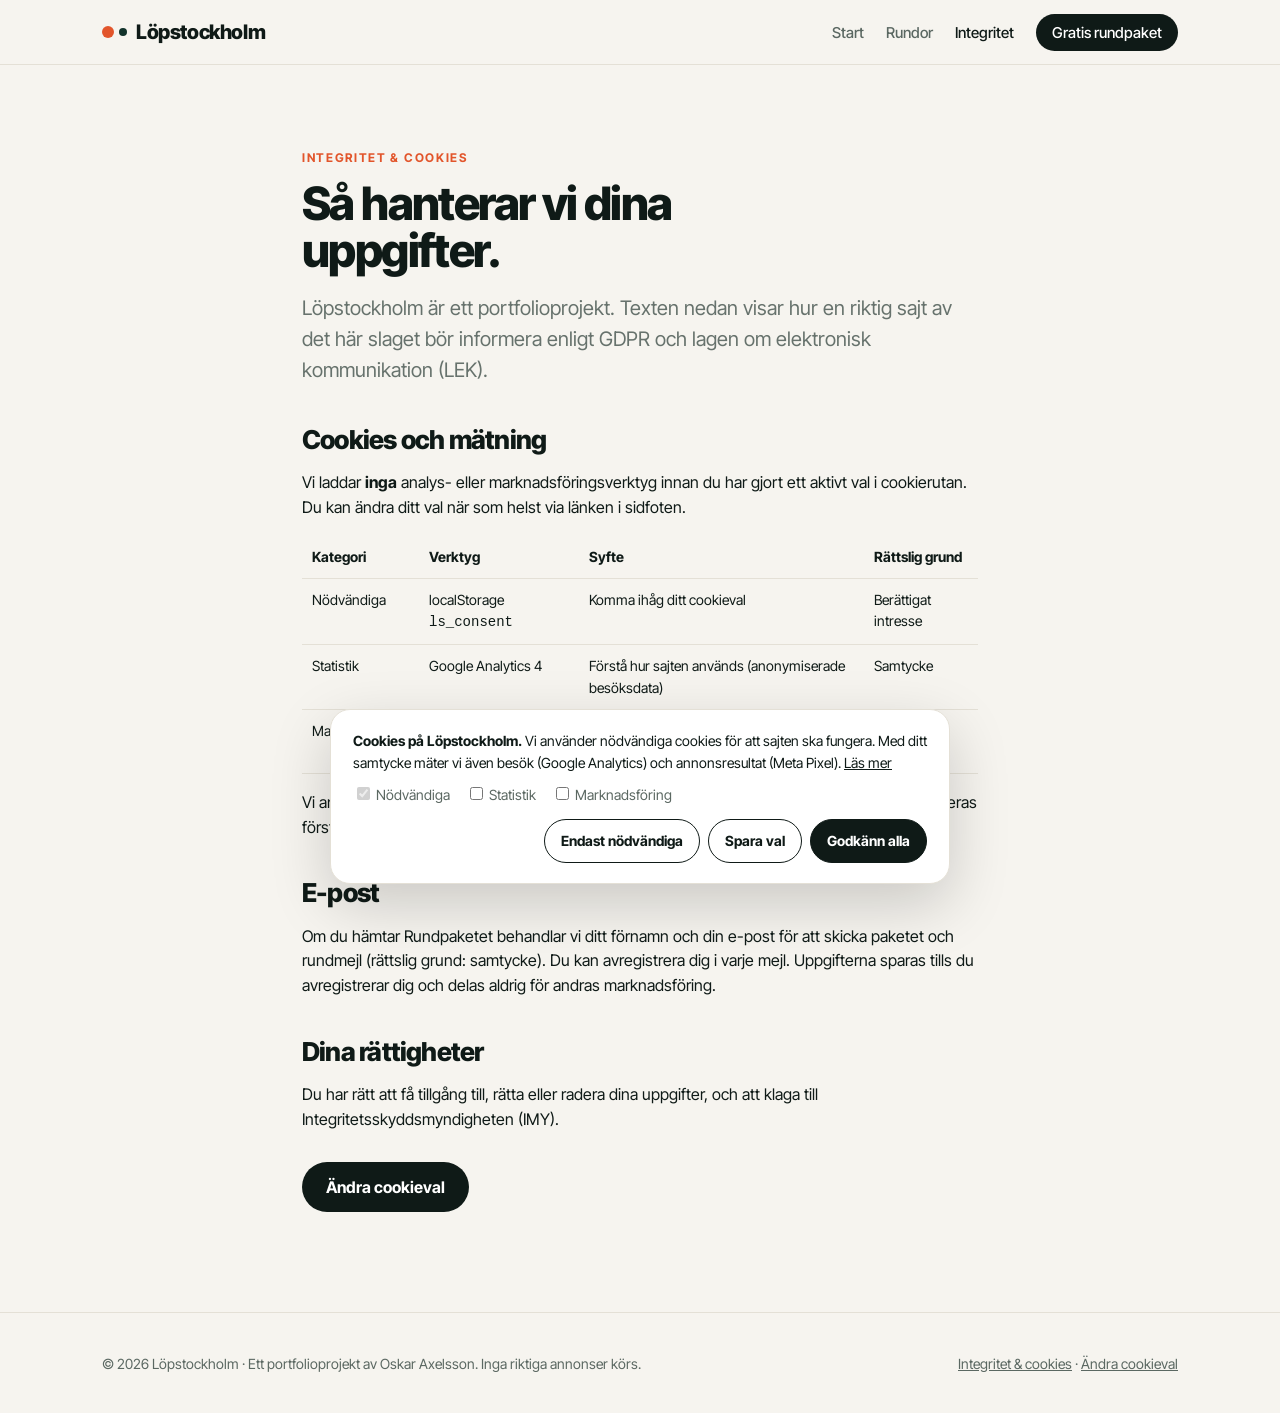
==== integritet.html @ 5cb09f3a "Löpstockholm: portfolio demo site with consent-gated GA4 + Meta Pixel" ====
<!doctype html><html lang="sv"><head><meta charset="utf-8">
<meta name="viewport" content="width=device-width,initial-scale=1">
<title>Integritet & cookies | Löpstockholm</title><meta name="description" content="Hur Löpstockholm hanterar cookies, samtycke, Google Analytics, Meta Pixel och personuppgifter enligt GDPR.">
<meta name="robots" content="index,follow"><link rel="canonical" href="https://oskaraxels.github.io/lopstockholm/integritet.html">
<meta property="og:type" content="website"><meta property="og:locale" content="sv_SE"><meta property="og:site_name" content="Löpstockholm">
<meta property="og:title" content="Integritet & cookies | Löpstockholm"><meta property="og:description" content="Hur Löpstockholm hanterar cookies, samtycke, Google Analytics, Meta Pixel och personuppgifter enligt GDPR."><meta property="og:image" content="https://oskaraxels.github.io/lopstockholm/assets/img/og.jpg">
<meta name="twitter:card" content="summary_large_image"><meta name="theme-color" content="#12332b">
<link rel="icon" href="data:image/svg+xml,%3Csvg xmlns='http://www.w3.org/2000/svg' viewBox='0 0 32 32'%3E%3Ccircle cx='12' cy='16' r='8' fill='%23e2552b'/%3E%3Ccircle cx='22' cy='16' r='6' fill='%2312332b'/%3E%3C/svg%3E">
<link rel="preload" href="assets/fonts/InterTight.ttf" as="font" type="font/ttf" crossorigin>
<link rel="stylesheet" href="styles.css">
<script src="js/config.js"></script><script src="js/tracking.js"></script>
</head><body>
<header class="site"><div class="wrap"><a class="logo" href="index.html"><i></i>Löpstockholm</a><nav><a href="index.html" class="">Start</a><a href="rundor.html" class="">Rundor</a><a href="integritet.html" class="on">Integritet</a><a class="btn-s" href="rundpaketet.html" data-track="cta_click" data-label="Hämta Rundpaketet" data-location="header">Gratis rundpaket</a></nav></div></header>
<main><section><div class="wrap prose"><div class="eyebrow">Integritet &amp; cookies</div><h1 style="font-size:46px">Så hanterar vi dina uppgifter.</h1>
<p class="lead" style="color:var(--muted)">Löpstockholm är ett portfolioprojekt. Texten nedan visar hur en riktig sajt av det här slaget bör informera enligt GDPR och lagen om elektronisk kommunikation (LEK).</p>
<h2>Cookies och mätning</h2><p>Vi laddar <strong>inga</strong> analys- eller marknadsföringsverktyg innan du har gjort ett aktivt val i cookierutan. Du kan ändra ditt val när som helst via länken i sidfoten.</p>
<table><tr><th>Kategori</th><th>Verktyg</th><th>Syfte</th><th>Rättslig grund</th></tr>
<tr><td>Nödvändiga</td><td>localStorage <code>ls_consent</code></td><td>Komma ihåg ditt cookieval</td><td>Berättigat intresse</td></tr>
<tr><td>Statistik</td><td>Google Analytics 4</td><td>Förstå hur sajten används (anonymiserade besöksdata)</td><td>Samtycke</td></tr>
<tr><td>Marknadsföring</td><td>Meta Pixel</td><td>Mäta annonsresultat och visa relevanta annonser</td><td>Samtycke</td></tr></table>
<p>Vi använder Google Consent Mode v2: alla lagringstyper är nekade som standard och uppdateras först när du godkänner.</p>
<h2>E-post</h2><p>Om du hämtar Rundpaketet behandlar vi ditt förnamn och din e-post för att skicka paketet och rundmejl (rättslig grund: samtycke). Du kan avregistrera dig i varje mejl. Uppgifterna sparas tills du avregistrerar dig och delas aldrig för andras marknadsföring.</p>
<h2>Dina rättigheter</h2><p>Du har rätt att få tillgång till, rätta eller radera dina uppgifter, och att klaga till Integritetsskyddsmyndigheten (IMY).</p>
<p style="margin-top:30px"><button class="btn dark" onclick="lsOpenConsent()">Ändra cookieval</button></p></div></section></main>
<footer class="site"><div class="wrap"><span>© 2026 Löpstockholm · Ett portfolioprojekt av Oskar Axelsson. Inga riktiga annonser körs.</span><span><a href="integritet.html">Integritet &amp; cookies</a> · <button onclick="lsOpenConsent()">Ändra cookieval</button></span></div></footer>
</body></html>
---- styles.css ----
@font-face{font-family:"Inter Tight";src:url(assets/fonts/InterTight.ttf) format("truetype");font-weight:100 900;font-display:swap}
:root{--ink:#0f1a17;--muted:#5b6862;--bg:#f6f4ef;--card:#fff;--line:#e4e0d6;--accent:#e2552b;--deep:#12332b;--soft:#e9efe9;--r:18px}
*{box-sizing:border-box}html{scroll-behavior:smooth}
body{margin:0;font-family:"Inter Tight",system-ui,-apple-system,Segoe UI,sans-serif;color:var(--ink);background:var(--bg);line-height:1.55;-webkit-font-smoothing:antialiased}
img{max-width:100%;display:block}a{color:inherit}
.wrap{max-width:1120px;margin:0 auto;padding:0 22px}
header.site{position:sticky;top:0;z-index:20;background:rgba(246,244,239,.86);backdrop-filter:blur(10px);border-bottom:1px solid var(--line)}
header.site .wrap{display:flex;align-items:center;justify-content:space-between;height:64px}
.logo{font-weight:800;letter-spacing:-.02em;font-size:20px;text-decoration:none;display:flex;gap:8px;align-items:center}
.logo i{width:12px;height:12px;border-radius:50%;background:var(--accent);display:inline-block;box-shadow:15px 0 0 -2px var(--deep);margin-right:14px}
nav a{text-decoration:none;margin-left:22px;font-size:15px;color:var(--muted);font-weight:500}nav a:hover,nav a.on{color:var(--ink)}
nav a.btn-s{background:var(--ink);color:#fff;padding:9px 16px;border-radius:99px}
@media(max-width:640px){nav a:not(.btn-s){display:none}}
.btn{display:inline-flex;align-items:center;gap:10px;background:var(--accent);color:#fff;text-decoration:none;font-weight:700;padding:15px 24px;border-radius:99px;border:0;font-size:16px;cursor:pointer;font-family:inherit;transition:transform .15s}
.btn:hover{transform:translateY(-1px)}.btn.dark{background:var(--ink)}.btn.line{background:transparent;color:var(--ink);border:1.5px solid var(--ink)}
.hero{position:relative;min-height:78vh;display:flex;align-items:flex-end;color:#fff;overflow:hidden}
.hero picture,.hero img{position:absolute;inset:0;width:100%;height:100%;object-fit:cover}
.hero:after{content:"";position:absolute;inset:0;background:linear-gradient(90deg,rgba(10,20,17,.55),rgba(10,20,17,0) 65%),linear-gradient(180deg,rgba(10,20,17,0) 40%,rgba(10,20,17,.6))}
.hero .wrap{position:relative;z-index:2;padding-bottom:64px;width:100%}
.eyebrow{text-transform:uppercase;letter-spacing:.14em;font-size:12px;font-weight:700;color:var(--accent)}
.hero .eyebrow{color:#fff;opacity:.9}
h1{font-size:clamp(40px,6.4vw,78px);line-height:1.02;letter-spacing:-.035em;margin:12px 0 18px;font-weight:800;max-width:14ch}
h2{font-size:clamp(28px,3.6vw,44px);letter-spacing:-.03em;line-height:1.08;margin:8px 0 14px;font-weight:800}
h3{font-size:21px;letter-spacing:-.015em;margin:0 0 6px}
.lead{font-size:clamp(17px,1.6vw,20px);max-width:56ch;opacity:.92}
section{padding:84px 0}
.grid3{display:grid;grid-template-columns:repeat(3,1fr);gap:22px}@media(max-width:860px){.grid3{grid-template-columns:1fr}}
.card{background:var(--card);border:1px solid var(--line);border-radius:var(--r);overflow:hidden;text-decoration:none;display:flex;flex-direction:column}
.card img{aspect-ratio:4/3;object-fit:cover;width:100%}.card .b{padding:20px 22px 24px}
.meta{display:flex;gap:8px;flex-wrap:wrap;margin:10px 0}.pill{font-size:13px;background:var(--soft);color:var(--deep);padding:4px 10px;border-radius:99px;font-weight:600}
.stats{display:grid;grid-template-columns:repeat(3,1fr);gap:1px;background:var(--line);border-radius:var(--r);overflow:hidden;border:1px solid var(--line)}
.stats div{background:#fff;padding:26px}.stats b{font-size:34px;letter-spacing:-.03em;display:block}.stats span{color:var(--muted);font-size:14px}
@media(max-width:640px){.stats{grid-template-columns:1fr}}
.split{display:grid;grid-template-columns:1.05fr 1fr;gap:56px;align-items:center}@media(max-width:860px){.split{grid-template-columns:1fr;gap:30px}}
.split img{border-radius:var(--r);aspect-ratio:1;object-fit:cover}
ul.check{list-style:none;padding:0;margin:18px 0}ul.check li{padding:8px 0 8px 32px;position:relative;border-bottom:1px solid var(--line)}
ul.check li:before{content:"";position:absolute;left:0;top:13px;width:18px;height:18px;border-radius:50%;background:var(--deep) url("data:image/svg+xml,%3Csvg xmlns='http://www.w3.org/2000/svg' viewBox='0 0 20 20'%3E%3Cpath d='M5 10.5l3 3 7-7' stroke='white' stroke-width='2.4' fill='none'/%3E%3C/svg%3E") center/12px no-repeat}
.band{background:var(--deep);color:#fff;border-radius:28px;padding:56px}.band p{opacity:.85}
form.signup{background:#fff;color:var(--ink);border-radius:var(--r);padding:28px;border:1px solid var(--line)}
form.signup label{display:block;font-weight:600;font-size:14px;margin:12px 0 6px}
form.signup input[type=text],form.signup input[type=email],form.signup select{width:100%;padding:14px 16px;border:1.5px solid var(--line);border-radius:12px;font:inherit;background:#fbfaf7}
form.signup input:focus,form.signup select:focus{outline:none;border-color:var(--deep)}
form.signup .gdpr{display:flex;gap:10px;font-size:13px;color:var(--muted);margin:14px 0 18px;font-weight:400}
form.signup .btn{width:100%;justify-content:center}.err{color:#b3261e;font-size:14px;margin-top:8px;min-height:1em}
.route{display:grid;grid-template-columns:1fr 1fr;gap:40px;align-items:center;padding:46px 0;border-top:1px solid var(--line)}
.route:nth-of-type(even) .media{order:2}@media(max-width:860px){.route{grid-template-columns:1fr}.route:nth-of-type(even) .media{order:0}}
.route .media{position:relative}.route .media img{border-radius:var(--r);aspect-ratio:4/3;object-fit:cover;width:100%}
.route svg{position:absolute;right:14px;bottom:14px;width:150px;height:auto;background:rgba(255,255,255,.92);border-radius:14px;padding:10px}
.facts{display:grid;grid-template-columns:repeat(3,1fr);gap:10px;margin:16px 0}.facts div{background:#fff;border:1px solid var(--line);border-radius:12px;padding:12px}.facts b{display:block;font-size:20px}.facts span{font-size:12px;color:var(--muted)}
.note{font-size:13px;color:var(--muted)}
footer.site{border-top:1px solid var(--line);padding:40px 0;font-size:14px;color:var(--muted)}footer.site .wrap{display:flex;justify-content:space-between;flex-wrap:wrap;gap:12px}
footer.site button{background:none;border:0;color:inherit;text-decoration:underline;cursor:pointer;font:inherit;padding:0}
.prose{max-width:720px}.prose h2{font-size:26px;margin-top:40px}.prose table{border-collapse:collapse;width:100%;font-size:14px}.prose td,.prose th{border-bottom:1px solid var(--line);padding:10px;text-align:left;vertical-align:top}
#ls-consent{position:fixed;left:16px;right:16px;bottom:16px;z-index:50;max-width:620px;margin:0 auto;background:#fff;border:1px solid var(--line);border-radius:20px;padding:20px 22px;box-shadow:0 20px 60px rgba(0,0,0,.18);font-size:14px}
#ls-consent p{margin:0 0 10px}#ls-consent .opts{display:flex;gap:16px;flex-wrap:wrap;margin-bottom:14px;color:var(--muted)}
#ls-consent .btns{display:flex;gap:8px;flex-wrap:wrap;justify-content:flex-end}
#ls-consent button{font:inherit;font-weight:700;border-radius:99px;padding:10px 16px;border:1.5px solid var(--ink);background:var(--ink);color:#fff;cursor:pointer}
#ls-consent button.ghost{background:#fff;color:var(--ink)}
#ls-debug{position:fixed;right:12px;top:76px;z-index:60;width:340px;max-height:70vh;overflow:auto;background:#0f1a17;color:#d9f2e6;border-radius:14px;font:12px/1.4 ui-monospace,Menlo,monospace;box-shadow:0 10px 40px rgba(0,0,0,.3)}
#ls-debug .h{padding:10px 12px;background:#e2552b;color:#fff;font-weight:700;position:sticky;top:0}
#ls-debug ol{margin:0;padding:6px 12px 10px 30px}#ls-debug li{padding:6px 0;border-bottom:1px solid #22332e}#ls-debug b{color:#fff}#ls-debug span{color:#8fd3b0;margin-left:6px}
#ls-debug code{display:block;color:#a9bdb4;word-break:break-all;margin-top:2px}
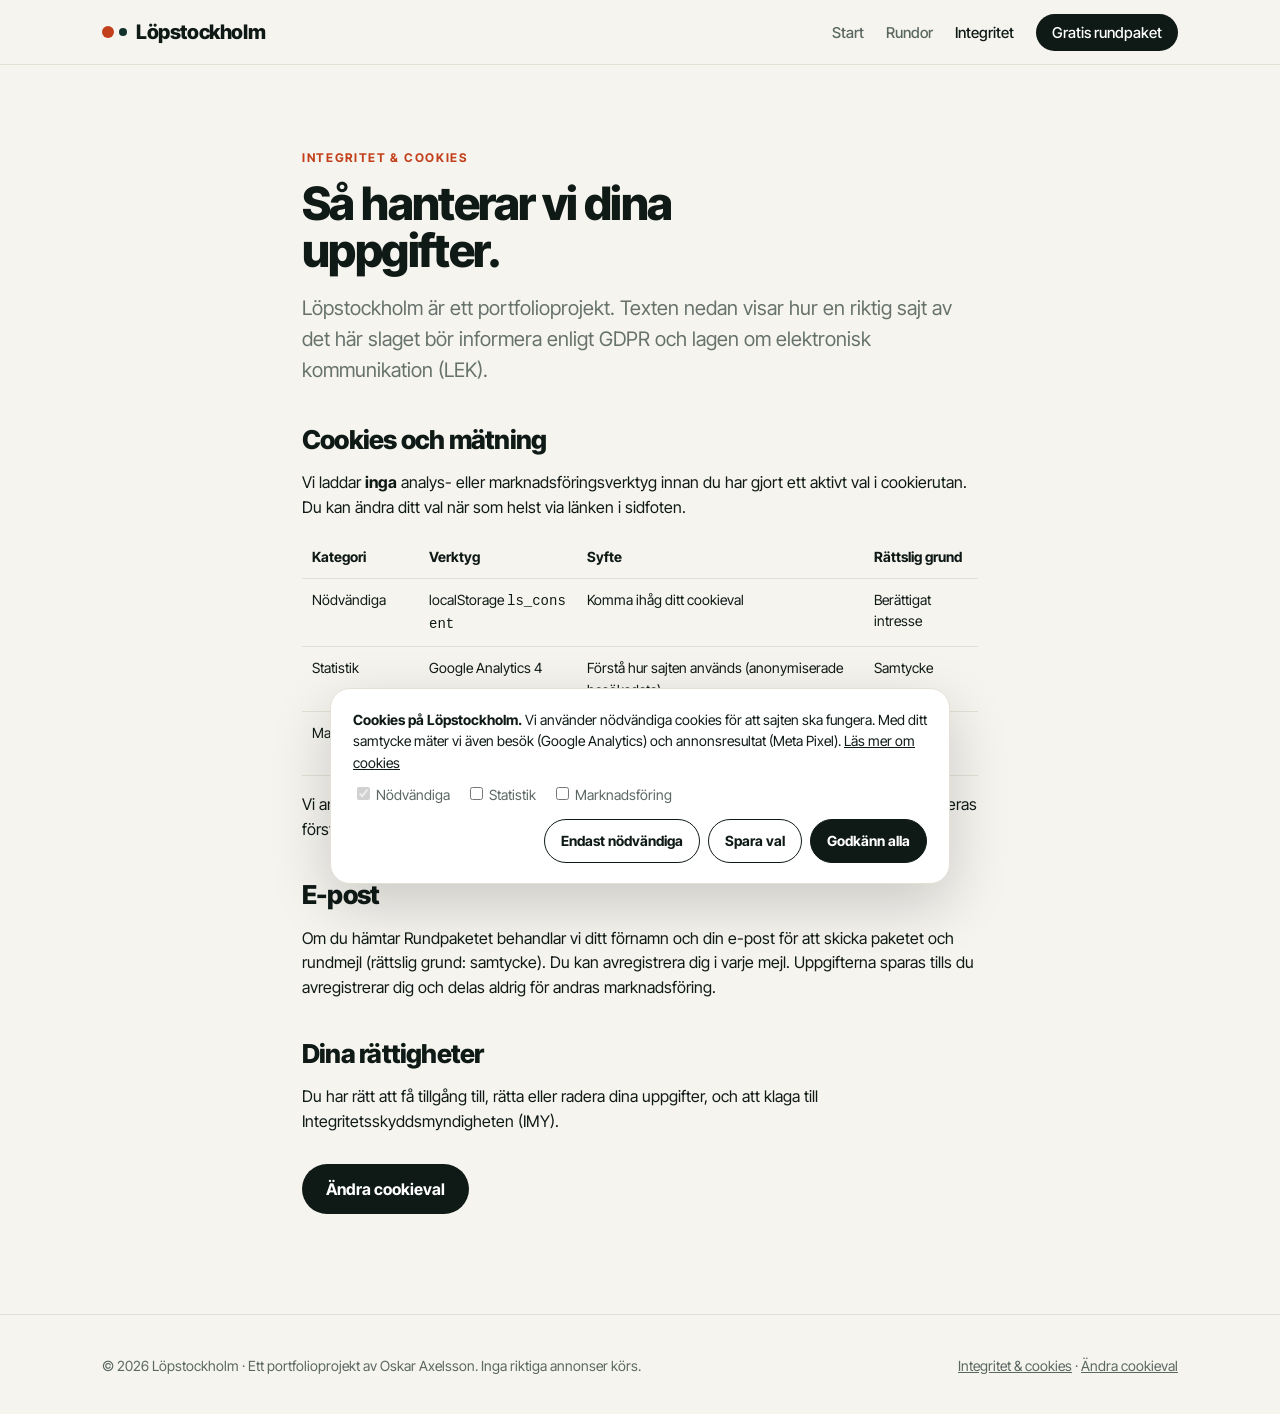
==== commit 2da5c29b: "Fix mobile overflow on privacy page" ====
--- a/integritet.html
+++ b/integritet.html
@@ -14,10 +14,10 @@
 <main><section><div class="wrap prose"><div class="eyebrow">Integritet &amp; cookies</div><h1 style="font-size:46px">Så hanterar vi dina uppgifter.</h1>
 <p class="lead" style="color:var(--muted)">Löpstockholm är ett portfolioprojekt. Texten nedan visar hur en riktig sajt av det här slaget bör informera enligt GDPR och lagen om elektronisk kommunikation (LEK).</p>
 <h2>Cookies och mätning</h2><p>Vi laddar <strong>inga</strong> analys- eller marknadsföringsverktyg innan du har gjort ett aktivt val i cookierutan. Du kan ändra ditt val när som helst via länken i sidfoten.</p>
-<table><tr><th>Kategori</th><th>Verktyg</th><th>Syfte</th><th>Rättslig grund</th></tr>
+<div style="overflow-x:auto"><table><tr><th>Kategori</th><th>Verktyg</th><th>Syfte</th><th>Rättslig grund</th></tr>
 <tr><td>Nödvändiga</td><td>localStorage <code>ls_consent</code></td><td>Komma ihåg ditt cookieval</td><td>Berättigat intresse</td></tr>
 <tr><td>Statistik</td><td>Google Analytics 4</td><td>Förstå hur sajten används (anonymiserade besöksdata)</td><td>Samtycke</td></tr>
-<tr><td>Marknadsföring</td><td>Meta Pixel</td><td>Mäta annonsresultat och visa relevanta annonser</td><td>Samtycke</td></tr></table>
+<tr><td>Marknadsföring</td><td>Meta Pixel</td><td>Mäta annonsresultat och visa relevanta annonser</td><td>Samtycke</td></tr></table></div>
 <p>Vi använder Google Consent Mode v2: alla lagringstyper är nekade som standard och uppdateras först när du godkänner.</p>
 <h2>E-post</h2><p>Om du hämtar Rundpaketet behandlar vi ditt förnamn och din e-post för att skicka paketet och rundmejl (rättslig grund: samtycke). Du kan avregistrera dig i varje mejl. Uppgifterna sparas tills du avregistrerar dig och delas aldrig för andras marknadsföring.</p>
 <h2>Dina rättigheter</h2><p>Du har rätt att få tillgång till, rätta eller radera dina uppgifter, och att klaga till Integritetsskyddsmyndigheten (IMY).</p>
--- a/styles.css
+++ b/styles.css
@@ -1,5 +1,5 @@
 @font-face{font-family:"Inter Tight";src:url(assets/fonts/InterTight.ttf) format("truetype");font-weight:100 900;font-display:swap}
-:root{--ink:#0f1a17;--muted:#5b6862;--bg:#f6f4ef;--card:#fff;--line:#e4e0d6;--accent:#e2552b;--deep:#12332b;--soft:#e9efe9;--r:18px}
+:root{--ink:#0f1a17;--muted:#5b6862;--bg:#f6f4ef;--card:#fff;--line:#e4e0d6;--accent:#c2401b;--deep:#12332b;--soft:#e9efe9;--r:18px}
 *{box-sizing:border-box}html{scroll-behavior:smooth}
 body{margin:0;font-family:"Inter Tight",system-ui,-apple-system,Segoe UI,sans-serif;color:var(--ink);background:var(--bg);line-height:1.55;-webkit-font-smoothing:antialiased}
 img{max-width:100%;display:block}a{color:inherit}
@@ -60,3 +60,4 @@
 #ls-debug .h{padding:10px 12px;background:#e2552b;color:#fff;font-weight:700;position:sticky;top:0}
 #ls-debug ol{margin:0;padding:6px 12px 10px 30px}#ls-debug li{padding:6px 0;border-bottom:1px solid #22332e}#ls-debug b{color:#fff}#ls-debug span{color:#8fd3b0;margin-left:6px}
 #ls-debug code{display:block;color:#a9bdb4;word-break:break-all;margin-top:2px}
+.prose code{word-break:break-all}@media(max-width:640px){.prose td,.prose th{padding:8px 6px;font-size:13px}}
